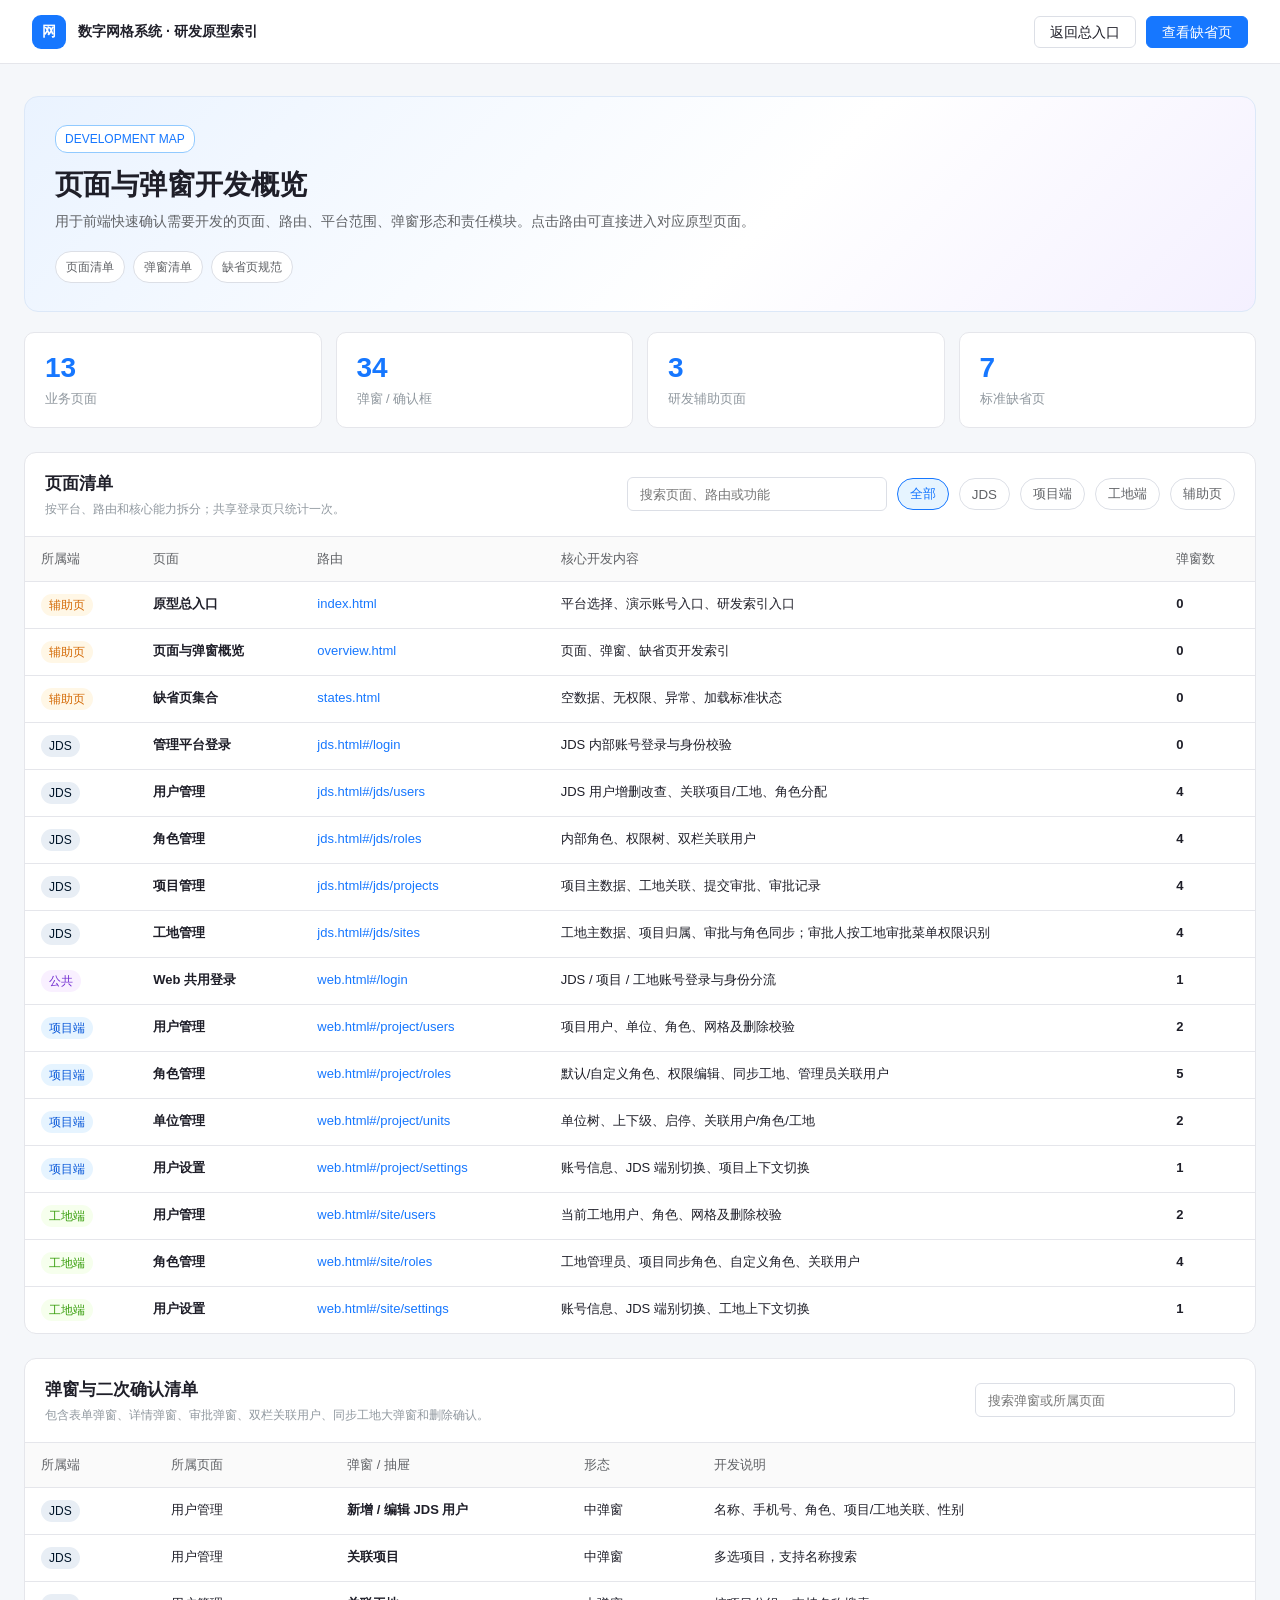
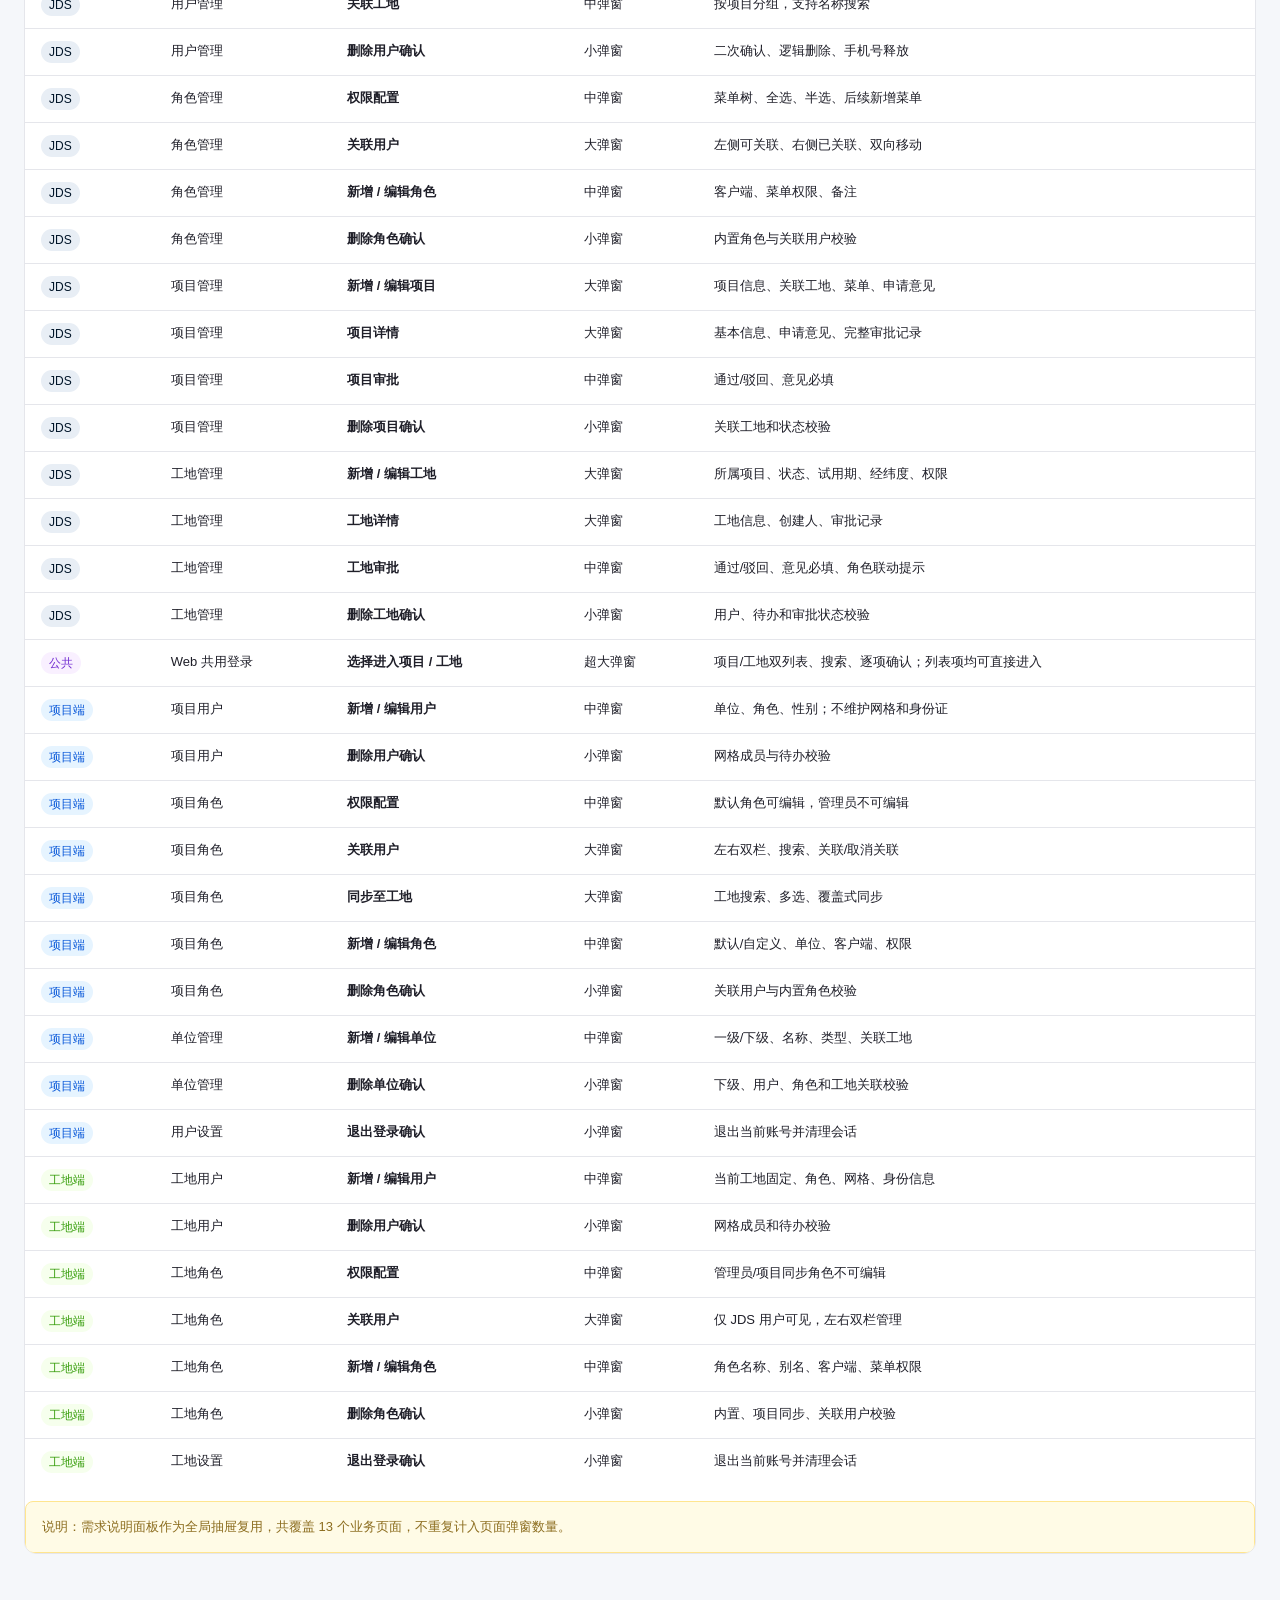
==== overview.html @ 2a32cd65 "Publish digital grid prototype" ====
<!DOCTYPE html>
<html lang="zh-CN">
<head>
<meta charset="UTF-8">
<meta name="viewport" content="width=device-width, initial-scale=1.0">
<title>页面与弹窗概览 · 数字网格系统原型</title>
<link rel="stylesheet" href="assets/css/tokens.css">
<link rel="stylesheet" href="assets/css/base.css">
<link rel="stylesheet" href="assets/css/components.css">
<link rel="stylesheet" href="assets/css/dev-pages.css">
</head>
<body class="dev-page">
<div class="dev-shell">
  <header class="dev-header">
    <div class="dev-brand"><span class="dev-mark">网</span><span>数字网格系统 · 研发原型索引</span></div>
    <nav class="dev-nav">
      <a class="btn" href="index.html">返回总入口</a>
      <a class="btn btn-primary" href="states.html">查看缺省页</a>
    </nav>
  </header>

  <main class="dev-container">
    <section class="dev-hero">
      <span class="dev-eyebrow">DEVELOPMENT MAP</span>
      <h1 class="dev-title">页面与弹窗开发概览</h1>
      <p class="dev-sub">用于前端快速确认需要开发的页面、路由、平台范围、弹窗形态和责任模块。点击路由可直接进入对应原型页面。</p>
      <div class="dev-state-jump">
        <a href="#pages">页面清单</a>
        <a href="#modals">弹窗清单</a>
        <a href="states.html">缺省页规范</a>
      </div>
    </section>

    <section class="dev-kpis">
      <div class="dev-kpi"><div class="dev-kpi-num" id="business-count">0</div><div class="dev-kpi-label">业务页面</div></div>
      <div class="dev-kpi"><div class="dev-kpi-num" id="modal-count">0</div><div class="dev-kpi-label">弹窗 / 确认框</div></div>
      <div class="dev-kpi"><div class="dev-kpi-num" id="meta-count">0</div><div class="dev-kpi-label">研发辅助页面</div></div>
      <div class="dev-kpi"><div class="dev-kpi-num">7</div><div class="dev-kpi-label">标准缺省页</div></div>
    </section>

    <section class="dev-section" id="pages">
      <div class="dev-section-head">
        <div>
          <div class="dev-section-title">页面清单</div>
          <div class="dev-section-sub">按平台、路由和核心能力拆分；共享登录页只统计一次。</div>
        </div>
        <div class="dev-toolbar">
          <input id="page-search" class="dev-search" type="search" placeholder="搜索页面、路由或功能">
          <button class="dev-filter is-active" type="button" data-filter="all">全部</button>
          <button class="dev-filter" type="button" data-filter="jds">JDS</button>
          <button class="dev-filter" type="button" data-filter="project">项目端</button>
          <button class="dev-filter" type="button" data-filter="site">工地端</button>
          <button class="dev-filter" type="button" data-filter="meta">辅助页</button>
        </div>
      </div>
      <div class="dev-table-wrap">
        <table class="dev-table">
          <thead><tr><th>所属端</th><th>页面</th><th>路由</th><th>核心开发内容</th><th>弹窗数</th></tr></thead>
          <tbody id="page-body"></tbody>
        </table>
      </div>
    </section>

    <section class="dev-section" id="modals">
      <div class="dev-section-head">
        <div>
          <div class="dev-section-title">弹窗与二次确认清单</div>
          <div class="dev-section-sub">包含表单弹窗、详情弹窗、审批弹窗、双栏关联用户、同步工地大弹窗和删除确认。</div>
        </div>
        <div class="dev-toolbar">
          <input id="modal-search" class="dev-search" type="search" placeholder="搜索弹窗或所属页面">
        </div>
      </div>
      <div class="dev-table-wrap">
        <table class="dev-table">
          <thead><tr><th>所属端</th><th>所属页面</th><th>弹窗 / 抽屉</th><th>形态</th><th>开发说明</th></tr></thead>
          <tbody id="modal-body"></tbody>
        </table>
      </div>
      <div class="dev-note">说明：需求说明面板作为全局抽屉复用，共覆盖 13 个业务页面，不重复计入页面弹窗数量。</div>
    </section>
  </main>
</div>

<script>
const pages = [
  { badge:'meta', platform:'研发辅助', name:'原型总入口', route:'index.html', feature:'平台选择、演示账号入口、研发索引入口', modals:0, meta:true },
  { badge:'meta', platform:'研发辅助', name:'页面与弹窗概览', route:'overview.html', feature:'页面、弹窗、缺省页开发索引', modals:0, meta:true },
  { badge:'meta', platform:'研发辅助', name:'缺省页集合', route:'states.html', feature:'空数据、无权限、异常、加载标准状态', modals:0, meta:true },
  { badge:'jds', platform:'JDS', name:'管理平台登录', route:'jds.html#/login', feature:'JDS 内部账号登录与身份校验', modals:0 },
  { badge:'jds', platform:'JDS', name:'用户管理', route:'jds.html#/jds/users', feature:'JDS 用户增删改查、关联项目/工地、角色分配', modals:4 },
  { badge:'jds', platform:'JDS', name:'角色管理', route:'jds.html#/jds/roles', feature:'内部角色、权限树、双栏关联用户', modals:4 },
  { badge:'jds', platform:'JDS', name:'项目管理', route:'jds.html#/jds/projects', feature:'项目主数据、工地关联、提交审批、审批记录', modals:4 },
  { badge:'jds', platform:'JDS', name:'工地管理', route:'jds.html#/jds/sites', feature:'工地主数据、项目归属、审批与角色同步；审批人按工地审批菜单权限识别', modals:4 },
  { badge:'common', platform:'公共', name:'Web 共用登录', route:'web.html#/login', feature:'JDS / 项目 / 工地账号登录与身份分流', modals:1 },
  { badge:'project', platform:'项目端', name:'用户管理', route:'web.html#/project/users', feature:'项目用户、单位、角色、网格及删除校验', modals:2 },
  { badge:'project', platform:'项目端', name:'角色管理', route:'web.html#/project/roles', feature:'默认/自定义角色、权限编辑、同步工地、管理员关联用户', modals:5 },
  { badge:'project', platform:'项目端', name:'单位管理', route:'web.html#/project/units', feature:'单位树、上下级、启停、关联用户/角色/工地', modals:2 },
  { badge:'project', platform:'项目端', name:'用户设置', route:'web.html#/project/settings', feature:'账号信息、JDS 端别切换、项目上下文切换', modals:1 },
  { badge:'site', platform:'工地端', name:'用户管理', route:'web.html#/site/users', feature:'当前工地用户、角色、网格及删除校验', modals:2 },
  { badge:'site', platform:'工地端', name:'角色管理', route:'web.html#/site/roles', feature:'工地管理员、项目同步角色、自定义角色、关联用户', modals:4 },
  { badge:'site', platform:'工地端', name:'用户设置', route:'web.html#/site/settings', feature:'账号信息、JDS 端别切换、工地上下文切换', modals:1 }
];

const modals = [
  ['jds','用户管理','新增 / 编辑 JDS 用户','中弹窗','名称、手机号、角色、项目/工地关联、性别'],
  ['jds','用户管理','关联项目','中弹窗','多选项目，支持名称搜索'],
  ['jds','用户管理','关联工地','中弹窗','按项目分组，支持名称搜索'],
  ['jds','用户管理','删除用户确认','小弹窗','二次确认、逻辑删除、手机号释放'],
  ['jds','角色管理','权限配置','中弹窗','菜单树、全选、半选、后续新增菜单'],
  ['jds','角色管理','关联用户','大弹窗','左侧可关联、右侧已关联、双向移动'],
  ['jds','角色管理','新增 / 编辑角色','中弹窗','客户端、菜单权限、备注'],
  ['jds','角色管理','删除角色确认','小弹窗','内置角色与关联用户校验'],
  ['jds','项目管理','新增 / 编辑项目','大弹窗','项目信息、关联工地、菜单、申请意见'],
  ['jds','项目管理','项目详情','大弹窗','基本信息、申请意见、完整审批记录'],
  ['jds','项目管理','项目审批','中弹窗','通过/驳回、意见必填'],
  ['jds','项目管理','删除项目确认','小弹窗','关联工地和状态校验'],
  ['jds','工地管理','新增 / 编辑工地','大弹窗','所属项目、状态、试用期、经纬度、权限'],
  ['jds','工地管理','工地详情','大弹窗','工地信息、创建人、审批记录'],
  ['jds','工地管理','工地审批','中弹窗','通过/驳回、意见必填、角色联动提示'],
  ['jds','工地管理','删除工地确认','小弹窗','用户、待办和审批状态校验'],
  ['common','Web 共用登录','选择进入项目 / 工地','超大弹窗','项目/工地双列表、搜索、逐项确认；列表项均可直接进入'],
  ['project','项目用户','新增 / 编辑用户','中弹窗','单位、角色、性别；不维护网格和身份证'],
  ['project','项目用户','删除用户确认','小弹窗','网格成员与待办校验'],
  ['project','项目角色','权限配置','中弹窗','默认角色可编辑，管理员不可编辑'],
  ['project','项目角色','关联用户','大弹窗','左右双栏、搜索、关联/取消关联'],
  ['project','项目角色','同步至工地','大弹窗','工地搜索、多选、覆盖式同步'],
  ['project','项目角色','新增 / 编辑角色','中弹窗','默认/自定义、单位、客户端、权限'],
  ['project','项目角色','删除角色确认','小弹窗','关联用户与内置角色校验'],
  ['project','单位管理','新增 / 编辑单位','中弹窗','一级/下级、名称、类型、关联工地'],
  ['project','单位管理','删除单位确认','小弹窗','下级、用户、角色和工地关联校验'],
  ['project','用户设置','退出登录确认','小弹窗','退出当前账号并清理会话'],
  ['site','工地用户','新增 / 编辑用户','中弹窗','当前工地固定、角色、网格、身份信息'],
  ['site','工地用户','删除用户确认','小弹窗','网格成员和待办校验'],
  ['site','工地角色','权限配置','中弹窗','管理员/项目同步角色不可编辑'],
  ['site','工地角色','关联用户','大弹窗','仅 JDS 用户可见，左右双栏管理'],
  ['site','工地角色','新增 / 编辑角色','中弹窗','角色名称、别名、客户端、菜单权限'],
  ['site','工地角色','删除角色确认','小弹窗','内置、项目同步、关联用户校验'],
  ['site','工地设置','退出登录确认','小弹窗','退出当前账号并清理会话']
];

const badgeText = { jds:'JDS', project:'项目端', site:'工地端', common:'公共', meta:'辅助页' };
const badgeClass = { jds:'jds', project:'project', site:'site', common:'common', meta:'meta' };
let pageFilter = 'all';

function esc(v) { return String(v ?? '').replace(/[&<>"']/g, c => ({'&':'&amp;','<':'&lt;','>':'&gt;','"':'&quot;',"'":'&#39;'}[c])); }
function routeLink(route, text) {
  const href = route.includes('#') ? route : route;
  return '<a class="dev-link" href="' + esc(href) + '">' + esc(text) + '</a>';
}
function renderPages() {
  const kw = document.getElementById('page-search').value.trim().toLowerCase();
  const rows = pages.filter(p => {
    const filterOk = pageFilter === 'all' || p.badge === pageFilter;
    const text = [p.platform,p.name,p.route,p.feature].join(' ').toLowerCase();
    return filterOk && (!kw || text.includes(kw));
  });
  document.getElementById('page-body').innerHTML = rows.length ? rows.map(p => (
    '<tr>' +
      '<td><span class="dev-badge ' + badgeClass[p.badge] + '">' + badgeText[p.badge] + '</span></td>' +
      '<td><strong>' + esc(p.name) + '</strong></td>' +
      '<td>' + routeLink(p.route, p.route) + '</td>' +
      '<td>' + esc(p.feature) + '</td>' +
      '<td class="dev-count">' + p.modals + '</td>' +
    '</tr>'
  )).join('') : '<tr><td colspan="5" class="dev-empty">没有匹配的页面</td></tr>';
}
function renderModals() {
  const kw = document.getElementById('modal-search').value.trim().toLowerCase();
  const rows = modals.filter(m => {
    const text = [m[0],m[1],m[2],m[3],m[4]].join(' ').toLowerCase();
    return !kw || text.includes(kw);
  });
  document.getElementById('modal-body').innerHTML = rows.length ? rows.map(m => (
    '<tr>' +
      '<td><span class="dev-badge ' + badgeClass[m[0]] + '">' + badgeText[m[0]] + '</span></td>' +
      '<td>' + esc(m[1]) + '</td>' +
      '<td><strong>' + esc(m[2]) + '</strong></td>' +
      '<td>' + esc(m[3]) + '</td>' +
      '<td>' + esc(m[4]) + '</td>' +
    '</tr>'
  )).join('') : '<tr><td colspan="5" class="dev-empty">没有匹配的弹窗</td></tr>';
}
document.getElementById('business-count').textContent = pages.filter(p => !p.meta).length;
document.getElementById('meta-count').textContent = pages.filter(p => p.meta).length;
document.getElementById('modal-count').textContent = modals.length;
document.getElementById('page-search').addEventListener('input', renderPages);
document.getElementById('modal-search').addEventListener('input', renderModals);
document.querySelectorAll('.dev-filter').forEach(btn => btn.addEventListener('click', function () {
  document.querySelectorAll('.dev-filter').forEach(x => x.classList.remove('is-active'));
  this.classList.add('is-active');
  pageFilter = this.dataset.filter;
  renderPages();
}));
renderPages(); renderModals();
</script>
</body>
</html>
---- assets/css/tokens.css ----
/* ===========================================================
   数字网格系统 · 设计变量（Design Tokens）
   依据：完整需求文档 §5 全局设计规范
   =========================================================== */
:root {
  /* ---- 主色 ---- */
  --color-primary: #1677FF;
  --color-primary-hover: #4096FF;
  --color-primary-active: #0958D9;
  --color-primary-bg: #E6F4FF;          /* 浅色侧栏选中底 / 主色浅底 */
  --color-primary-border: #91CAFF;

  /* ---- 辅助色 ---- */
  --color-success: #389E0D;
  --color-success-bg: #F0F9EB;
  --color-warning: #D48806;
  --color-warning-bg: #FDF6EC;
  --color-danger: #FF4D4F;
  --color-danger-hover: #FF7875;
  --color-danger-active: #D9363E;
  --color-danger-bg: #FEF0F0;
  --color-info: #90989F;

  /* ---- 文字 ---- */
  --text-1: #1F1F29;                    /* 主文本 */
  --text-2: #606266;                    /* 次文本 / 表头 */
  --text-3: #90989F;                    /* 辅助文本 / 图标 */
  --text-placeholder: #C0C4CC;          /* placeholder */
  --text-disabled: #C0C4CC;
  --text-inverse: #FFFFFF;              /* 深色底上的文字 */
  --text-link: #1677FF;                 /* 操作列链接 */

  /* ---- 边框 / 分割 ---- */
  --border: #DCDFE6;
  --border-light: #E5E6EB;
  --border-dark: #4E5969;

  /* ---- 背景 ---- */
  --bg-page: #F5F7FA;                   /* 内容区底色 */
  --bg-card: #FFFFFF;
  --bg-hover: #F5F7FA;
  --bg-disabled: #F5F7FA;
  --sider-dark: #001529;                /* JDS 深色侧栏 */
  --sider-dark-hover: rgba(255,255,255,.08);
  --sider-dark-active: #1677FF;
  --sider-light: #FFFFFF;               /* 项目端 / 工地端 浅色侧栏 */

  /* ---- 尺寸 ---- */
  --sider-w: 240px;
  --header-h: 56px;
  --control-h: 32px;                    /* 按钮 / 输入框 高 */
  --row-h: 48px;                        /* 表格行高 */
  --radius-card: 8px;                   /* 卡片圆角 */
  --radius-control: 6px;                /* 按钮 / 输入圆角 */
  --radius-sm: 4px;

  /* ---- 间距 ---- */
  --space-xs: 4px;
  --space-sm: 8px;
  --space-md: 12px;
  --space-lg: 16px;
  --space-xl: 24px;
  --space-2xl: 32px;

  /* ---- 字号 ---- */
  --font-title: 16px;                   /* 卡片标题 / 弹窗标题 */
  --font-base: 14px;                    /* 正文 / 表格 */
  --font-sm: 13px;
  --font-xs: 12px;                      /* 辅助说明 */

  /* ---- 字体 ---- */
  --font-family: "Noto Sans SC", -apple-system, BlinkMacSystemFont,
                "PingFang SC", "Microsoft YaHei", "Helvetica Neue",
                Arial, sans-serif;

  /* ---- 阴影 ---- */
  --shadow-card: 0 1px 2px rgba(0, 0, 0, .04);
  --shadow-dropdown: 0 6px 16px rgba(0, 0, 0, .08), 0 3px 6px -4px rgba(0, 0, 0, .12);
  --shadow-modal: 0 8px 28px rgba(0, 21, 41, .18);

  /* ---- 层级 ---- */
  --z-dropdown: 1000;
  --z-modal: 1100;
  --z-toast: 1200;
}
---- assets/css/base.css ----
/* ===========================================================
   Reset + 基础排版 + 通用工具类
   =========================================================== */
* { box-sizing: border-box; }

html, body {
  margin: 0;
  padding: 0;
  height: 100%;
}

body {
  font-family: var(--font-family);
  font-size: var(--font-base);
  color: var(--text-1);
  background: var(--bg-page);
  -webkit-font-smoothing: antialiased;
  line-height: 1.5;
}

h1, h2, h3, h4, p, figure { margin: 0; }
ul, ol { margin: 0; padding: 0; list-style: none; }
a { color: var(--text-link); text-decoration: none; cursor: pointer; }
button { font-family: inherit; }

#app { height: 100%; }

/* 滚动条 */
::-webkit-scrollbar { width: 8px; height: 8px; }
::-webkit-scrollbar-thumb {
  background: rgba(144, 152, 159, .4);
  border-radius: 4px;
}
::-webkit-scrollbar-thumb:hover { background: rgba(144, 152, 159, .7); }
::-webkit-scrollbar-track { background: transparent; }

/* ---------- 通用工具类 ---------- */
.flex { display: flex; }
.flex-col { display: flex; flex-direction: column; }
.items-center { align-items: center; }
.items-start { align-items: flex-start; }
.justify-between { justify-content: space-between; }
.justify-end { justify-content: flex-end; }
.justify-center { justify-content: center; }
.flex-1 { flex: 1 1 auto; min-width: 0; }
.flex-wrap { flex-wrap: wrap; }

.gap-xs { gap: var(--space-xs); }
.gap-sm { gap: var(--space-sm); }
.gap-md { gap: var(--space-md); }
.gap-lg { gap: var(--space-lg); }
.gap-xl { gap: var(--space-xl); }

.mt-sm { margin-top: var(--space-sm); }
.mt-md { margin-top: var(--space-md); }
.mt-lg { margin-top: var(--space-lg); }
.mt-xl { margin-top: var(--space-xl); }
.mb-md { margin-bottom: var(--space-md); }
.mb-lg { margin-bottom: var(--space-lg); }

.text-1 { color: var(--text-1); }
.text-2 { color: var(--text-2); }
.text-3 { color: var(--text-3); }
.text-danger { color: var(--color-danger); }
.text-primary { color: var(--color-primary); }
.text-sm { font-size: var(--font-sm); }
.text-xs { font-size: var(--font-xs); }
.text-bold { font-weight: 500; }
.nowrap { white-space: nowrap; }
.ellipsis { overflow: hidden; text-overflow: ellipsis; white-space: nowrap; }
.muted { color: var(--text-3); }
.hidden { display: none !important; }

/* 表单错误提示 */
.form-error {
  color: var(--color-danger);
  font-size: var(--font-xs);
  margin-top: var(--space-xs);
  min-height: 16px;
}
---- assets/css/components.css ----
/* ===========================================================
   组件样式（Element Plus 风格）
   规范：按钮/输入高 32、圆角 6；表格行高 48；卡片圆角 8
        列表字段全部左对齐；弹窗确认按钮永远最右
   =========================================================== */

/* ---------------- 按钮 ---------------- */
.btn {
  display: inline-flex;
  align-items: center;
  justify-content: center;
  gap: var(--space-xs);
  height: var(--control-h);
  padding: 0 15px;
  font-size: var(--font-base);
  line-height: 1;
  border: 1px solid var(--border);
  border-radius: var(--radius-control);
  background: var(--bg-card);
  color: var(--text-1);
  cursor: pointer;
  white-space: nowrap;
  transition: all .15s ease;
  user-select: none;
}
.btn:hover { color: var(--color-primary); border-color: var(--color-primary-border); }
.btn:active { color: var(--color-primary-active); border-color: var(--color-primary-active); }

/* 回显型按钮：用于"关联项目/工地"等，占满整行、左对齐、可换行显示名称 */
.btn-echo {
  display: flex;
  width: 100%;
  height: auto;
  min-height: var(--control-h);
  padding: 6px 12px;
  justify-content: flex-start;
  text-align: left;
  line-height: 1.5;
  white-space: normal;
  word-break: break-all;
}

.btn-primary {
  background: var(--color-primary);
  border-color: var(--color-primary);
  color: #fff;
}
.btn-primary:hover {
  background: var(--color-primary-hover);
  border-color: var(--color-primary-hover);
  color: #fff;
}
.btn-primary:active { background: var(--color-primary-active); border-color: var(--color-primary-active); }

.btn-danger { background: var(--color-danger); border-color: var(--color-danger); color: #fff; }
.btn-danger:hover { background: var(--color-danger-hover); border-color: var(--color-danger-hover); color: #fff; }
.btn-danger:active { background: var(--color-danger-active); border-color: var(--color-danger-active); }

.btn-text {
  border-color: transparent;
  background: transparent;
  padding: 0 var(--space-xs);
  color: var(--text-link);
}
.btn-text:hover { background: transparent; color: var(--color-primary-hover); }
.btn-text.danger { color: var(--color-danger); }
.btn-text.danger:hover { color: var(--color-danger-hover); }

.btn-lg { height: 40px; padding: 0 20px; font-size: var(--font-title); }
.btn-block { width: 100%; }
.btn[disabled] { cursor: not-allowed; opacity: .55; }
.btn[disabled]:hover { color: var(--text-1); border-color: var(--border); }
.btn-primary[disabled]:hover { background: var(--color-primary); border-color: var(--color-primary); color: #fff; }

/* ---------------- 输入 ---------------- */
.field { margin-bottom: var(--space-lg); }
.field-label {
  display: block;
  margin-bottom: var(--space-sm);
  font-size: var(--font-base);
  color: var(--text-2);
  line-height: 22px;
}
.field-label .req { color: var(--color-danger); margin-right: 2px; }
.field-tip { font-size: var(--font-xs); color: var(--text-3); margin-top: var(--space-xs); }
.field.is-error .input,
.field.is-error .textarea,
.field.is-error .select-trigger { border-color: var(--color-danger); }

.input, .textarea {
  width: 100%;
  height: var(--control-h);
  padding: 0 11px;
  font-size: var(--font-base);
  font-family: inherit;
  color: var(--text-1);
  background: var(--bg-card);
  border: 1px solid var(--border);
  border-radius: var(--radius-control);
  outline: none;
  transition: border-color .15s;
}
.textarea { height: auto; min-height: 72px; padding: 5px 11px; line-height: 1.6; resize: vertical; }
.input::placeholder, .textarea::placeholder { color: var(--text-placeholder); }
.input:hover, .textarea:hover { border-color: var(--text-3); }
.input:focus, .textarea:focus { border-color: var(--color-primary); }
.input[disabled], .textarea[disabled] { background: var(--bg-disabled); color: var(--text-disabled); cursor: not-allowed; }

/* 带图标的输入（搜索） */
.input-affix { position: relative; }
.input-affix .input { padding-right: 32px; }
.input-affix .affix-icon {
  position: absolute; right: 10px; top: 50%; transform: translateY(-50%);
  color: var(--text-3); font-size: var(--font-sm); pointer-events: none;
}

/* ---------------- 下拉选择 ---------------- */
.select { position: relative; }
.select-trigger {
  display: flex; align-items: center; justify-content: space-between; gap: var(--space-sm);
  min-height: var(--control-h);
  padding: 0 11px;
  background: var(--bg-card);
  border: 1px solid var(--border);
  border-radius: var(--radius-control);
  cursor: pointer;
  transition: border-color .15s;
}
.select-trigger:hover { border-color: var(--text-3); }
.select.is-open .select-trigger { border-color: var(--color-primary); }
.select-value { flex: 1; min-width: 0; overflow: hidden; text-overflow: ellipsis; white-space: nowrap; }
.select-value.placeholder { color: var(--text-placeholder); }
.select-arrow { color: var(--text-3); font-size: 10px; transition: transform .2s; }
.select.is-open .select-arrow { transform: rotate(180deg); }
.select-tags { display: flex; flex-wrap: wrap; gap: var(--space-xs); flex: 1; min-width: 0; }

.select-dropdown {
  display: none;
  position: absolute; top: calc(100% + 4px); left: 0; right: 0; z-index: var(--z-dropdown);
  background: var(--bg-card);
  border: 1px solid var(--border-light);
  border-radius: var(--radius-control);
  box-shadow: var(--shadow-dropdown);
  overflow: hidden;
}
.select.is-open .select-dropdown { display: block; }
.select-search {
  display: block;
  width: calc(100% - 16px);
  margin: 8px 8px 4px;
  height: 30px;
  padding: 0 10px;
  border: 1px solid var(--border);
  border-radius: var(--radius-control);
  font-size: var(--font-sm);
  background: var(--bg-card);
  color: var(--text-1);
  outline: none;
  box-sizing: border-box;
}
.select-search:focus { border-color: var(--color-primary); }
.select-list {
  max-height: 220px;
  overflow-y: auto;
  padding: var(--space-xs) 0;
}
.select-option {
  display: flex; align-items: center; gap: var(--space-sm);
  padding: 0 12px; height: 34px;
  cursor: pointer; color: var(--text-1); font-size: var(--font-base);
}
.select-option:hover { background: var(--bg-hover); }
.select-option.is-selected { color: var(--color-primary); font-weight: 500; background: var(--color-primary-bg); }
.select-option .check { margin-left: auto; font-size: var(--font-xs); }
.select-empty { padding: 12px; text-align: center; color: var(--text-3); font-size: var(--font-sm); }

/* ---------------- 关联项目/工地 双列弹窗 ---------------- */
.ps-modal { display: flex; flex-direction: column; gap: var(--space-md); }
.ps-grid { display: grid; grid-template-columns: 1fr 1fr; gap: var(--space-md); }
.ps-col { display: flex; flex-direction: column; gap: var(--space-sm); min-width: 0; }
.ps-col-title { font-size: var(--font-sm); color: var(--text-2); font-weight: 500; padding: 0 2px; }
.ps-search { width: 100%; height: 32px; padding: 0 11px; box-sizing: border-box; border: 1px solid var(--border); border-radius: var(--radius-control); color: var(--text-1); background: var(--bg-card); outline: none; }
.ps-search:focus { border-color: var(--color-primary); }
.ps-list { border: 1px solid var(--border-light); border-radius: var(--radius-control); background: var(--bg-card); max-height: 380px; overflow-y: auto; }
.ps-group { border-bottom: 1px solid var(--border-light); }
.ps-group:last-child { border-bottom: none; }
.ps-group-title { padding: 8px 12px; font-size: var(--font-xs); color: var(--text-3); background: var(--bg-page); font-weight: 500; }

/* ---------------- 复选框 / 单选 ---------------- */
.checkbox, .radio {
  display: inline-flex; align-items: center; gap: var(--space-sm);
  cursor: pointer; user-select: none; font-size: var(--font-base);
}
.checkbox input, .radio input { display: none; }
.box {
  width: 16px; height: 16px; flex: none;
  border: 1px solid var(--border); border-radius: var(--radius-sm);
  background: var(--bg-card);
  display: inline-flex; align-items: center; justify-content: center;
  color: #fff; font-size: 11px; line-height: 1;
  transition: all .15s;
}
.radio .box { border-radius: 50%; }
.checkbox:hover .box, .radio:hover .box { border-color: var(--color-primary); }
.checkbox.is-checked .box, .radio.is-checked .box {
  background: var(--color-primary); border-color: var(--color-primary);
}
/* 半选 */
.checkbox.is-indeterminate .box {
  background: var(--color-primary); border-color: var(--color-primary);
}
.checkbox.is-indeterminate .box::after {
  content: ''; width: 8px; height: 2px; background: #fff; border-radius: 1px;
}

/* 开关 */
.switch {
  position: relative; display: inline-block;
  width: 40px; height: 20px; flex: none;
  background: rgba(0,0,0,.25); border-radius: 10px;
  cursor: pointer; transition: background .2s;
}
.switch::after {
  content: ''; position: absolute; top: 2px; left: 2px;
  width: 16px; height: 16px; background: #fff; border-radius: 50%;
  transition: left .2s;
}
.switch.is-on { background: var(--color-primary); }
.switch.is-on::after { left: 22px; }

/* ---------------- 标签 Tag ---------------- */
.tag {
  display: inline-flex; align-items: center;
  height: 24px; padding: 0 8px;
  font-size: var(--font-xs); line-height: 1;
  border-radius: var(--radius-sm);
  border: 1px solid transparent;
  white-space: nowrap;
}
.tag-default { background: var(--bg-page); color: var(--text-2); border-color: var(--border-light); }
.tag-primary { background: var(--color-primary-bg); color: var(--color-primary); border-color: var(--color-primary-border); }
.tag-success { background: var(--color-success-bg); color: var(--color-success); border-color: #C2E7B0; }
.tag-warning { background: var(--color-warning-bg); color: var(--color-warning); border-color: #F5DAB1; }
.tag-danger  { background: var(--color-danger-bg);  color: var(--color-danger);  border-color: #FFCCC7; }
.tag-info    { background: var(--bg-page); color: var(--text-3); border-color: var(--border-light); }

/* ---------------- 表格 ---------------- */
.table-wrap { width: 100%; overflow-x: auto; }
.table { width: 100%; min-width: 1000px; table-layout: fixed; border-collapse: separate; border-spacing: 0; font-size: var(--font-base); }
.table th, .table td {
  /* 硬规范①：列表字段全部左对齐 */
  text-align: left;
  padding: 0 var(--space-lg);
  height: var(--row-h);
  border-bottom: 1px solid var(--border-light);
  vertical-align: middle;
}
.table td:first-child { white-space: nowrap; }
.table td { overflow: hidden; }
.table .table-cell-ellipsis {
  min-width: 0; max-width: 100%; overflow: hidden;
  text-overflow: ellipsis; white-space: nowrap;
}
.table .table-cell-ellipsis > .tag,
.table .table-cell-ellipsis > * { vertical-align: middle; }
.table th {
  font-weight: 500;
  color: var(--text-2);
  background: #FAFAFA;
  white-space: nowrap;
}
.table tbody tr:hover td { background: var(--bg-hover); }
.table td.ops .btn-text + .btn-text { margin-left: var(--space-md); }
.table .cell-ops { display: flex; align-items: center; gap: var(--space-md); }
.table-empty {
  padding: var(--space-2xl);
  text-align: center;
  color: var(--text-3);
  font-size: var(--font-sm);
}

/* ---------------- 分页 ---------------- */
.pagination {
  display: flex; align-items: center; justify-content: space-between;
  padding-top: var(--space-lg);
  font-size: var(--font-base); color: var(--text-2);
}
.pager { display: flex; align-items: center; gap: var(--space-xs); }
.pager-btn {
  min-width: 32px; height: 32px; padding: 0 6px;
  display: inline-flex; align-items: center; justify-content: center;
  border: 1px solid var(--border); border-radius: var(--radius-control);
  background: var(--bg-card); color: var(--text-1);
  cursor: pointer; font-size: var(--font-base);
}
.pager-btn:hover { color: var(--color-primary); border-color: var(--color-primary-border); }
.pager-btn.is-active { background: var(--color-primary); border-color: var(--color-primary); color: #fff; }
.pager-btn[disabled] { cursor: not-allowed; opacity: .5; }
.pager-btn[disabled]:hover { color: var(--text-1); border-color: var(--border); }

/* ---------------- 弹窗 ---------------- */
.mask {
  position: fixed; inset: 0; z-index: var(--z-modal);
  background: rgba(0, 21, 41, .45);
  display: flex; align-items: flex-start; justify-content: center;
  padding: 80px 0 40px;
  overflow-y: auto;
  animation: fadeIn .16s ease;
}
.modal {
  width: 520px; max-width: calc(100vw - 32px);
  background: var(--bg-card);
  border-radius: var(--radius-card);
  box-shadow: var(--shadow-modal);
  animation: modalIn .18s ease;
  margin: auto;
}
.modal-xl { width: 960px; }
.modal-lg { width: 680px; }
.modal-sm { width: 420px; }
.modal-header {
  display: flex; align-items: center; justify-content: space-between;
  padding: var(--space-lg) var(--space-xl);
  border-bottom: 1px solid var(--border-light);
}
.modal-title { font-size: var(--font-title); font-weight: 500; color: var(--text-1); }
.modal-close {
  width: 24px; height: 24px; display: inline-flex; align-items: center; justify-content: center;
  border: none; background: transparent; color: var(--text-3);
  font-size: 18px; line-height: 1; cursor: pointer; border-radius: var(--radius-sm);
}
.modal-close:hover { background: var(--bg-hover); color: var(--text-1); }
.modal-body { padding: var(--space-xl); max-height: calc(100vh - 260px); overflow-y: auto; }
.modal-footer {
  display: flex; align-items: center; justify-content: flex-end;  /* 硬规范②：确认按钮最右 */
  gap: var(--space-md);
  padding: var(--space-lg) var(--space-xl);
  border-top: 1px solid var(--border-light);
}
.modal-confirm-text { font-size: var(--font-base); color: var(--text-1); line-height: 22px; }
.modal-confirm-tip { margin-top: var(--space-sm); font-size: var(--font-xs); color: var(--text-3); }

@keyframes fadeIn { from { opacity: 0; } to { opacity: 1; } }
@keyframes modalIn { from { opacity: 0; transform: translateY(-8px); } to { opacity: 1; transform: none; } }

/* ---------------- Toast ---------------- */
#toast-root {
  position: fixed; top: 24px; left: 50%; transform: translateX(-50%);
  z-index: var(--z-toast); display: flex; flex-direction: column; gap: var(--space-sm);
  pointer-events: none;
}
.toast {
  display: flex; align-items: center; gap: var(--space-sm);
  min-width: 200px; max-width: 420px;
  padding: 10px var(--space-lg);
  background: var(--bg-card);
  border: 1px solid var(--border-light);
  border-radius: var(--radius-control);
  box-shadow: var(--shadow-dropdown);
  font-size: var(--font-base); color: var(--text-1);
  animation: toastIn .2s ease;
}
.toast .icon { font-size: var(--font-title); line-height: 1; }
.toast.success .icon { color: var(--color-success); }
.toast.error .icon { color: var(--color-danger); }
.toast.warning .icon { color: var(--color-warning); }
.toast.info .icon { color: var(--color-primary); }
@keyframes toastIn { from { opacity: 0; transform: translateY(-10px); } to { opacity: 1; transform: none; } }

/* ---------------- 复选框列表(弹窗式多选) ---------------- */
.checkbox-list { display: flex; flex-direction: column; gap: var(--space-sm); }
.cb-list-toolbar { display: flex; align-items: center; gap: var(--space-sm); flex-wrap: wrap; }
.cb-list-toolbar .input { height: 30px; padding: 0 10px; border: 1px solid var(--border); border-radius: var(--radius-control); font-size: var(--font-sm); outline: none; transition: border-color .15s; }
.cb-list-toolbar .input:focus { border-color: var(--color-primary); }
.cb-list-count { margin-left: auto; color: var(--text-3); font-size: var(--font-xs); }
.cb-list { border: 1px solid var(--border-light); border-radius: var(--radius-control); background: var(--bg-card); }
.cb-list-row {
  display: flex; align-items: flex-start; gap: var(--space-sm);
  padding: 10px 12px; cursor: pointer; user-select: none;
  border-bottom: 1px solid var(--border-light);
  transition: background .12s;
}
.cb-list-row:last-child { border-bottom: none; }
.cb-list-row:hover { background: var(--bg-hover); }
.cb-list-row.is-checked { background: var(--color-primary-bg); }
.cb-list-box {
  flex: none; width: 16px; height: 16px; margin-top: 2px;
  border: 1px solid var(--border); border-radius: var(--radius-sm);
  background: var(--bg-card); display: inline-flex; align-items: center; justify-content: center;
  color: #fff; font-size: 11px; line-height: 1;
  transition: all .15s;
}
.cb-list-row.is-checked .cb-list-box { background: var(--color-primary); border-color: var(--color-primary); }
.cb-list-main { flex: 1; min-width: 0; }
.cb-list-label { color: var(--text-1); font-size: var(--font-base); line-height: 22px; }
.cb-list-sub { color: var(--text-3); font-size: var(--font-xs); line-height: 18px; margin-top: 2px; }
.cb-list-meta { color: var(--text-3); font-size: var(--font-xs); line-height: 18px; margin-top: 2px; }
.cb-list-empty { padding: 24px; text-align: center; color: var(--text-3); font-size: var(--font-sm); }

/* ---------------- 左右双栏关联用户 ---------------- */
.transfer-list { display: flex; flex-direction: column; gap: var(--space-sm); }
.transfer-tip { color: var(--text-3); font-size: var(--font-xs); }
.transfer-grid { display: grid; grid-template-columns: minmax(0, 1fr) minmax(0, 1fr); gap: var(--space-md); }
.transfer-panel {
  min-width: 0; border: 1px solid var(--border-light); border-radius: var(--radius-control);
  background: var(--bg-card); overflow: hidden;
}
.transfer-panel.is-right { border-color: var(--color-primary-border); }
.transfer-head {
  display: flex; align-items: center; justify-content: space-between;
  padding: 10px 12px; background: var(--bg-page); border-bottom: 1px solid var(--border-light);
}
.transfer-panel.is-right .transfer-head { background: var(--color-primary-bg); }
.transfer-title { color: var(--text-1); font-size: var(--font-base); font-weight: 500; }
.transfer-count { color: var(--text-3); font-size: var(--font-xs); }
.transfer-search {
  display: block; width: calc(100% - 16px); height: 30px; box-sizing: border-box;
  margin: 8px; padding: 0 10px; border: 1px solid var(--border);
  border-radius: var(--radius-control); color: var(--text-1); background: var(--bg-card); outline: none;
}
.transfer-search:focus { border-color: var(--color-primary); }
.transfer-items { border-top: 1px solid var(--border-light); }
.transfer-row {
  width: 100%; display: flex; align-items: center; gap: var(--space-sm);
  padding: 10px 12px; border: 0; border-bottom: 1px solid var(--border-light);
  background: var(--bg-card); color: var(--text-1); text-align: left; cursor: pointer;
}
.transfer-row:last-child { border-bottom: 0; }
.transfer-row:hover { background: var(--bg-hover); }
.transfer-main { flex: 1; min-width: 0; }
.transfer-label { overflow: hidden; text-overflow: ellipsis; white-space: nowrap; font-size: var(--font-base); }
.transfer-sub, .transfer-meta { overflow: hidden; text-overflow: ellipsis; white-space: nowrap; color: var(--text-3); font-size: var(--font-xs); line-height: 18px; }
.transfer-action { flex: none; color: var(--color-primary); font-size: var(--font-xs); white-space: nowrap; }
.transfer-panel.is-right .transfer-action { color: var(--text-3); }
.transfer-empty { padding: 32px 12px; text-align: center; color: var(--text-3); font-size: var(--font-sm); }

/* ---------------- 树 ---------------- */
.tree { font-size: var(--font-base); user-select: none; }
.tree-node { }
.tree-row {
  display: flex; align-items: center; gap: var(--space-sm);
  height: 32px; padding: 0 var(--space-sm);
  border-radius: var(--radius-sm);
  cursor: pointer; color: var(--text-1);
  white-space: nowrap;
}
.tree-row:hover { background: var(--bg-hover); }
.tree-row.is-selected { background: var(--color-primary-bg); color: var(--color-primary); }
.tree-arrow {
  width: 16px; flex: none; text-align: center;
  color: var(--text-3); font-size: 10px; transition: transform .15s;
}
.tree-arrow.is-open { transform: rotate(90deg); }
.tree-arrow.is-leaf { visibility: hidden; }
.tree-label { flex: 1; overflow: hidden; text-overflow: ellipsis; }
.tree-badge { font-size: var(--font-xs); color: var(--text-3); }
.tree-children { padding-left: 18px; }

/* 树节点内的"全选"小按钮（一级菜单） */
.btn-mini {
  flex: none; height: 22px; padding: 0 8px;
  font-size: var(--font-xs); color: var(--color-primary);
  background: var(--color-primary-bg); border: 1px solid transparent;
  border-radius: var(--radius-sm); cursor: pointer;
  transition: all .15s;
}
.btn-mini:hover { border-color: var(--color-primary); }
.btn-mini.is-active { color: #fff; background: var(--color-primary); }

/* ---------------- 卡片 / 区块 ---------------- */
.card {
  background: var(--bg-card);
  border-radius: var(--radius-card);
  box-shadow: var(--shadow-card);
  padding: var(--space-lg);
}
.card-no-pad { padding: 0; }

/* ---------------- 面包屑 ---------------- */
.crumb { font-size: var(--font-base); color: var(--text-3); }
.crumb .cur { color: var(--text-1); }

/* ---------------- 字段说明 ⓘ ---------------- */
.help-icon {
  position: relative;
  display: inline-flex;
  align-items: center;
  justify-content: center;
  width: 15px; height: 15px;
  margin-left: 4px;
  border-radius: 50%;
  background: var(--color-primary-bg);
  color: var(--color-primary);
  font-size: 11px;
  font-style: normal;
  font-weight: 500;
  line-height: 1;
  cursor: help;
  vertical-align: middle;
}
.help-tip {
  display: none;
  position: fixed;
  width: 300px;
  padding: 10px 12px;
  background: var(--bg-card);
  border: 1px solid var(--border-light);
  border-radius: var(--radius-control);
  box-shadow: var(--shadow-dropdown);
  font-size: 12px;
  font-weight: 400;
  color: var(--text-1);
  line-height: 1.7;
  text-align: left;
  z-index: var(--z-toast);
}
.help-tip-num {
  display: inline-block;
  margin-right: 6px;
  padding: 0 5px;
  border-radius: 3px;
  background: var(--color-primary);
  color: #fff;
  font-size: 11px;
  line-height: 17px;
  vertical-align: 1px;
}

/* ---------------- 顶栏「需求说明」按钮 ---------------- */
.header-doc-btn {
  height: 32px;
  padding: 0 12px;
  font-size: var(--font-base);
  color: var(--color-primary);
  background: var(--bg-card);
  border: 1px solid var(--border);
  border-radius: var(--radius-control);
  cursor: pointer;
  margin-right: var(--space-md);
  transition: all .15s;
}
.header-doc-btn:hover { border-color: var(--color-primary-border); background: var(--color-primary-bg); }
.header-home-btn {
  display: inline-flex; align-items: center; height: 32px; padding: 0 12px;
  color: var(--text-2); background: var(--bg-card); border: 1px solid var(--border);
  border-radius: var(--radius-control); text-decoration: none; font-size: var(--font-base);
}
.header-home-btn:hover { color: var(--color-primary); border-color: var(--color-primary-border); background: var(--color-primary-bg); }

/* ---------------- 需求说明抽屉 ---------------- */
.doc-mask {
  position: fixed; inset: 0;
  background: rgba(0, 0, 0, .45);
  z-index: var(--z-modal);
  display: flex; justify-content: flex-end;
}
.doc-drawer {
  width: 820px; max-width: 94vw;
  height: 100%;
  background: var(--bg-card);
  box-shadow: -8px 0 24px rgba(0, 0, 0, .12);
  display: flex; flex-direction: column;
  animation: docIn .22s ease;
}
@keyframes docIn { from { transform: translateX(40px); opacity: 0; } to { transform: none; opacity: 1; } }
.doc-head {
  display: flex; align-items: flex-start; justify-content: space-between;
  padding: 20px 24px;
  border-bottom: 1px solid var(--border-light);
}
.doc-title { font-size: 16px; font-weight: 500; color: var(--text-1); }
.doc-prd { margin-top: 6px; font-size: 12px; color: var(--text-3); }
.doc-close {
  width: 28px; height: 28px;
  border: none; background: transparent;
  border-radius: var(--radius-sm);
  cursor: pointer; color: var(--text-3);
  font-size: 14px;
}
.doc-close:hover { background: var(--bg-hover); color: var(--text-1); }
.doc-body { flex: 1; overflow-y: auto; padding: 0 28px 32px; scroll-behavior: smooth; }
.doc-tabs {
  position: sticky; top: 0; z-index: 3;
  display: flex; flex-wrap: wrap; gap: 6px;
  padding: 12px 0; margin-bottom: 4px;
  background: var(--bg-card); border-bottom: 1px solid var(--border-light);
}
.doc-tab {
  display: inline-flex; align-items: center; gap: 6px;
  height: 30px; padding: 0 10px;
  border: 1px solid var(--border); border-radius: 15px;
  background: var(--bg-card); color: var(--text-2); cursor: pointer;
}
.doc-tab:hover { color: var(--color-primary); border-color: var(--color-primary-border); background: var(--color-primary-bg); }
.doc-tab-count {
  min-width: 18px; height: 18px; padding: 0 5px; border-radius: 9px;
  background: var(--bg-page); color: var(--text-3); font-size: 11px; line-height: 18px; text-align: center;
}
.doc-section { padding-top: 18px; }
.doc-sec-title {
  display: flex; align-items: center; justify-content: space-between;
  margin: 0 0 10px;
  padding-left: 8px;
  border-left: 3px solid var(--color-primary);
  font-size: 14px; font-weight: 500; color: var(--text-1);
  line-height: 20px;
}
.doc-sec-count { color: var(--text-3); font-size: 12px; font-weight: 400; }
.doc-summary-grid { display: grid; grid-template-columns: 1fr 1fr; gap: 10px; }
.doc-summary-card {
  display: flex; flex-direction: column; gap: 5px;
  padding: 12px 14px; border: 1px solid var(--border-light); border-radius: 6px;
  background: #FAFCFF;
}
.doc-summary-card span { color: var(--text-3); font-size: 12px; }
.doc-summary-card strong { color: var(--text-1); font-size: 13px; font-weight: 500; line-height: 1.55; }
.doc-item {
  display: flex; gap: 10px;
  padding: 8px 0;
  border-bottom: 1px dashed var(--border-light);
}
.doc-item:last-child { border-bottom: none; }
.doc-num {
  flex: none; min-width: 28px; height: 20px;
  padding: 0 6px;
  border-radius: 4px;
  background: var(--color-primary-bg);
  color: var(--color-primary);
  font-size: 12px; font-weight: 500;
  text-align: center; line-height: 20px;
}
.doc-num-rule { background: #FFF1F0; color: var(--color-danger); }
.doc-item-body { flex: 1; min-width: 0; }
.doc-item-label { font-size: 13px; font-weight: 500; color: var(--text-1); margin-bottom: 2px; }
.doc-item-text { font-size: 13px; color: var(--text-2); line-height: 1.7; }
.doc-empty { padding: 24px; text-align: center; color: var(--text-3); font-size: 13px; }
.doc-flow { margin-bottom: 18px; padding: 14px; border: 1px solid var(--border-light); border-radius: 8px; background: #FCFDFF; }
.doc-flow-title { display: flex; align-items: center; gap: 8px; margin-bottom: 12px; color: var(--text-1); font-weight: 500; }
.doc-flow-code { padding: 2px 6px; border-radius: 4px; background: var(--color-primary-bg); color: var(--color-primary); font-size: 11px; }
.doc-flow-node { position: relative; display: flex; gap: 10px; padding-bottom: 18px; }
.doc-flow-node:last-child { padding-bottom: 0; }
.doc-flow-node::after {
  content: ''; position: absolute; left: 13px; top: 28px; bottom: 0;
  width: 1px; background: var(--border);
}
.doc-flow-node:last-child::after { display: none; }
.doc-flow-index {
  position: relative; z-index: 1; flex: none; width: 27px; height: 27px;
  border-radius: 50%; background: var(--color-primary); color: #fff;
  font-size: 12px; line-height: 27px; text-align: center;
}
.doc-flow-node.is-start .doc-flow-index { background: var(--color-success); }
.doc-flow-node.is-end .doc-flow-index { background: var(--text-2); }
.doc-flow-node.is-decision .doc-flow-index { background: var(--color-warning); }
.doc-flow-main { flex: 1; min-width: 0; padding: 3px 0 0; }
.doc-flow-node-title { color: var(--text-1); font-size: 13px; font-weight: 500; }
.doc-flow-node-text { margin-top: 4px; color: var(--text-2); font-size: 12px; line-height: 1.65; }
.doc-flow-branches { display: grid; gap: 6px; margin-top: 8px; }
.doc-flow-branch { display: flex; gap: 8px; padding: 7px 9px; border-radius: 5px; background: var(--bg-page); color: var(--text-2); font-size: 12px; line-height: 1.55; }
.doc-flow-branch-label { flex: none; color: var(--color-primary); font-weight: 500; }
.doc-flow-note { margin-top: -4px; padding: 8px 10px; border-radius: 5px; background: var(--color-warning-bg); color: var(--color-warning); font-size: 12px; line-height: 1.6; }
.doc-accept-item { display: flex; gap: 8px; padding: 8px 0; border-bottom: 1px dashed var(--border-light); color: var(--text-2); font-size: 13px; line-height: 1.7; }
.doc-accept-item:last-child { border-bottom: none; }
.doc-accept-check { flex: none; color: var(--color-success); font-weight: 700; }

/* ---------------- 描述列表（详情/审批信息） ---------------- */
.desc-list { display: grid; grid-template-columns: repeat(2, minmax(0, 1fr)); gap: var(--space-lg) var(--space-xl); }
.desc-item { display: flex; gap: var(--space-sm); font-size: var(--font-base); line-height: 22px; }
.desc-item .k { color: var(--text-2); flex: none; min-width: 84px; }
.desc-item .v { color: var(--text-1); word-break: break-all; }
.desc-item.full { grid-column: 1 / -1; }

/* ---------------- 时间线（审批记录） ---------------- */
.timeline { padding-left: 4px; }
.timeline-item { position: relative; padding: 0 0 var(--space-xl) 20px; }
.timeline-item::before {
  content: ''; position: absolute; left: 3px; top: 6px;
  width: 8px; height: 8px; border-radius: 50%;
  background: var(--color-primary); border: 2px solid var(--color-primary-bg);
}
.timeline-item::after {
  content: ''; position: absolute; left: 6.5px; top: 18px; bottom: 0;
  width: 1px; background: var(--border-light);
}
.timeline-item:last-child { padding-bottom: 0; }
.timeline-item:last-child::after { display: none; }
.timeline-title { font-size: var(--font-base); color: var(--text-1); font-weight: 500; }
.timeline-meta { font-size: var(--font-xs); color: var(--text-3); margin-top: var(--space-xs); }
.timeline-desc { font-size: var(--font-sm); color: var(--text-2); margin-top: var(--space-xs); }

/* ---------------- 空状态 ---------------- */
.empty { padding: var(--space-2xl) 0; text-align: center; color: var(--text-3); font-size: var(--font-sm); }

/* ---------------- JDS 进入项目 / 工地双列表 ---------------- */
.enter-choice { display: flex; flex-direction: column; gap: 14px; }
.enter-choice-tip { padding: 10px 12px; border-radius: 6px; background: var(--color-primary-bg); color: var(--color-primary); font-size: 12px; line-height: 1.6; }
.enter-choice-grid { display: grid; grid-template-columns: 1fr 1fr; gap: 16px; }
.enter-choice-panel { min-width: 0; border: 1px solid var(--border-light); border-radius: 8px; overflow: hidden; }
.enter-choice-head { display: flex; align-items: center; justify-content: space-between; padding: 11px 13px; background: #FAFAFA; border-bottom: 1px solid var(--border-light); font-weight: 500; }
.enter-choice-count { color: var(--text-3); font-size: 12px; font-weight: 400; }
.enter-choice-search { display: block; width: calc(100% - 20px); height: 32px; box-sizing: border-box; margin: 10px; padding: 0 10px; border: 1px solid var(--border); border-radius: 6px; outline: none; }
.enter-choice-search:focus { border-color: var(--color-primary); }
.enter-choice-list { max-height: 430px; overflow-y: auto; border-top: 1px solid var(--border-light); }
.enter-choice-row { display: flex; align-items: center; gap: 12px; padding: 11px 12px; border-bottom: 1px solid var(--border-light); }
.enter-choice-row:last-child { border-bottom: none; }
.enter-choice-row:hover { background: #FBFDFF; }
.enter-choice-row.is-disabled { opacity: .55; }
.enter-choice-main { flex: 1; min-width: 0; }
.enter-choice-name { overflow: hidden; text-overflow: ellipsis; white-space: nowrap; color: var(--text-1); font-size: 13px; font-weight: 500; }
.enter-choice-meta { margin-top: 4px; color: var(--text-3); font-size: 11px; line-height: 1.5; }
.enter-choice-empty { padding: 36px 16px; text-align: center; color: var(--text-3); font-size: 13px; }
@media (max-width: 760px) { .enter-choice-grid { grid-template-columns: 1fr; } }
---- assets/css/dev-pages.css ----
/* 研发页面索引与缺省页集合 */
body.dev-page { min-height: 100vh; background: #F5F7FA; color: var(--text-1); }
.dev-shell { min-height: 100vh; }
.dev-header {
  position: sticky; top: 0; z-index: 20; height: 64px;
  display: flex; align-items: center; justify-content: space-between;
  padding: 0 32px; background: rgba(255,255,255,.96); border-bottom: 1px solid var(--border-light);
  backdrop-filter: blur(10px);
}
.dev-brand { display: flex; align-items: center; gap: 12px; font-weight: 600; }
.dev-mark { width: 34px; height: 34px; border-radius: 9px; background: var(--color-primary); color: #fff; display: inline-flex; align-items: center; justify-content: center; }
.dev-nav { display: flex; align-items: center; gap: 10px; }
.dev-container { width: min(1280px, calc(100vw - 48px)); margin: 0 auto; padding: 32px 0 56px; }
.dev-hero { padding: 28px 30px; border-radius: 14px; background: linear-gradient(135deg, #EAF3FF, #FFFFFF 60%, #F4F0FF); border: 1px solid #DCE8F8; }
.dev-eyebrow { display: inline-flex; align-items: center; gap: 6px; padding: 4px 9px; border-radius: 12px; background: #fff; color: var(--color-primary); font-size: 12px; border: 1px solid var(--color-primary-border); }
.dev-title { margin: 14px 0 6px; font-size: 28px; line-height: 1.3; }
.dev-sub { color: var(--text-2); line-height: 1.8; font-size: 14px; }
.dev-kpis { display: grid; grid-template-columns: repeat(4, 1fr); gap: 14px; margin: 20px 0 24px; }
.dev-kpi { padding: 18px 20px; background: #fff; border: 1px solid var(--border-light); border-radius: 10px; }
.dev-kpi-num { font-size: 28px; font-weight: 700; color: var(--color-primary); line-height: 1.2; }
.dev-kpi-label { margin-top: 5px; color: var(--text-3); font-size: 13px; }
.dev-section { margin-top: 24px; background: #fff; border: 1px solid var(--border-light); border-radius: 12px; overflow: hidden; }
.dev-section-head { display: flex; align-items: center; justify-content: space-between; gap: 16px; padding: 18px 20px; border-bottom: 1px solid var(--border-light); }
.dev-section-title { font-size: 17px; font-weight: 600; }
.dev-section-sub { margin-top: 4px; color: var(--text-3); font-size: 12px; }
.dev-toolbar { display: flex; align-items: center; gap: 10px; flex-wrap: wrap; }
.dev-search { width: 260px; height: 34px; padding: 0 12px; border: 1px solid var(--border); border-radius: 6px; outline: none; }
.dev-search:focus { border-color: var(--color-primary); }
.dev-filter { height: 32px; padding: 0 12px; border: 1px solid var(--border); border-radius: 16px; background: #fff; color: var(--text-2); cursor: pointer; }
.dev-filter:hover, .dev-filter.is-active { color: var(--color-primary); border-color: var(--color-primary); background: var(--color-primary-bg); }
.dev-table-wrap { overflow-x: auto; }
.dev-table { width: 100%; border-collapse: collapse; font-size: 13px; }
.dev-table th, .dev-table td { padding: 12px 16px; border-bottom: 1px solid var(--border-light); text-align: left; vertical-align: top; }
.dev-table th { background: #FAFAFA; color: var(--text-2); font-weight: 500; white-space: nowrap; }
.dev-table tr:last-child td { border-bottom: none; }
.dev-table tbody tr:hover td { background: #FBFDFF; }
.dev-link { color: var(--color-primary); text-decoration: none; }
.dev-link:hover { text-decoration: underline; }
.dev-badge { display: inline-flex; align-items: center; height: 22px; padding: 0 8px; border-radius: 11px; font-size: 12px; white-space: nowrap; }
.dev-badge.jds { color: #001529; background: #E8EEF5; }
.dev-badge.project { color: #0958D9; background: #E6F4FF; }
.dev-badge.site { color: #389E0D; background: #F6FFED; }
.dev-badge.common { color: #722ED1; background: #F9F0FF; }
.dev-badge.meta { color: #D46B08; background: #FFF7E6; }
.dev-count { font-weight: 600; color: var(--text-1); }
.dev-note { margin-top: 16px; padding: 14px 16px; border-radius: 8px; background: #FFFBE6; border: 1px solid #FFE58F; color: #8C6D1F; font-size: 13px; line-height: 1.7; }
.dev-empty { padding: 36px; text-align: center; color: var(--text-3); }
.dev-state-jump { display: flex; flex-wrap: wrap; gap: 8px; margin-top: 16px; }
.dev-state-jump a { padding: 6px 10px; border: 1px solid var(--border); border-radius: 16px; background: #fff; color: var(--text-2); text-decoration: none; font-size: 12px; }
.dev-state-jump a:hover { color: var(--color-primary); border-color: var(--color-primary); }
.state-grid { display: grid; grid-template-columns: repeat(2, minmax(0, 1fr)); gap: 18px; }
.state-card { background: #fff; border: 1px solid var(--border-light); border-radius: 12px; overflow: hidden; }
.state-card-head { padding: 15px 18px; border-bottom: 1px solid var(--border-light); }
.state-card-title { font-size: 15px; font-weight: 600; }
.state-card-desc { margin-top: 4px; color: var(--text-3); font-size: 12px; line-height: 1.6; }
.state-preview { min-height: 250px; display: flex; align-items: center; justify-content: center; padding: 28px; background: #FCFDFF; }
.state-preview-inner { max-width: 360px; text-align: center; }
.state-icon { width: 64px; height: 64px; margin: 0 auto 14px; border-radius: 20px; display: flex; align-items: center; justify-content: center; font-size: 28px; background: #F0F5FF; color: var(--color-primary); }
.state-title { font-size: 17px; font-weight: 600; color: var(--text-1); }
.state-text { margin-top: 7px; color: var(--text-3); font-size: 13px; line-height: 1.7; }
.state-actions { display: flex; justify-content: center; gap: 8px; margin-top: 18px; }
.state-skeleton { display: grid; gap: 10px; width: 260px; }
.state-skel-line { height: 12px; border-radius: 6px; background: linear-gradient(90deg, #EEF2F7 25%, #F7F9FC 37%, #EEF2F7 63%); background-size: 400% 100%; animation: skel 1.4s ease infinite; }
@keyframes skel { 0% { background-position: 100% 50%; } 100% { background-position: 0 50%; } }
.state-rules { width: 100%; border-collapse: collapse; font-size: 13px; }
.state-rules th, .state-rules td { padding: 12px 14px; text-align: left; border-bottom: 1px solid var(--border-light); }
.state-rules th { background: #FAFAFA; color: var(--text-2); font-weight: 500; }
.state-rules tr:last-child td { border-bottom: none; }
@media (max-width: 900px) {
  .dev-kpis, .state-grid { grid-template-columns: 1fr 1fr; }
  .dev-header { padding: 0 18px; }
  .dev-container { width: calc(100vw - 28px); }
}
@media (max-width: 620px) { .dev-kpis, .state-grid { grid-template-columns: 1fr; } }
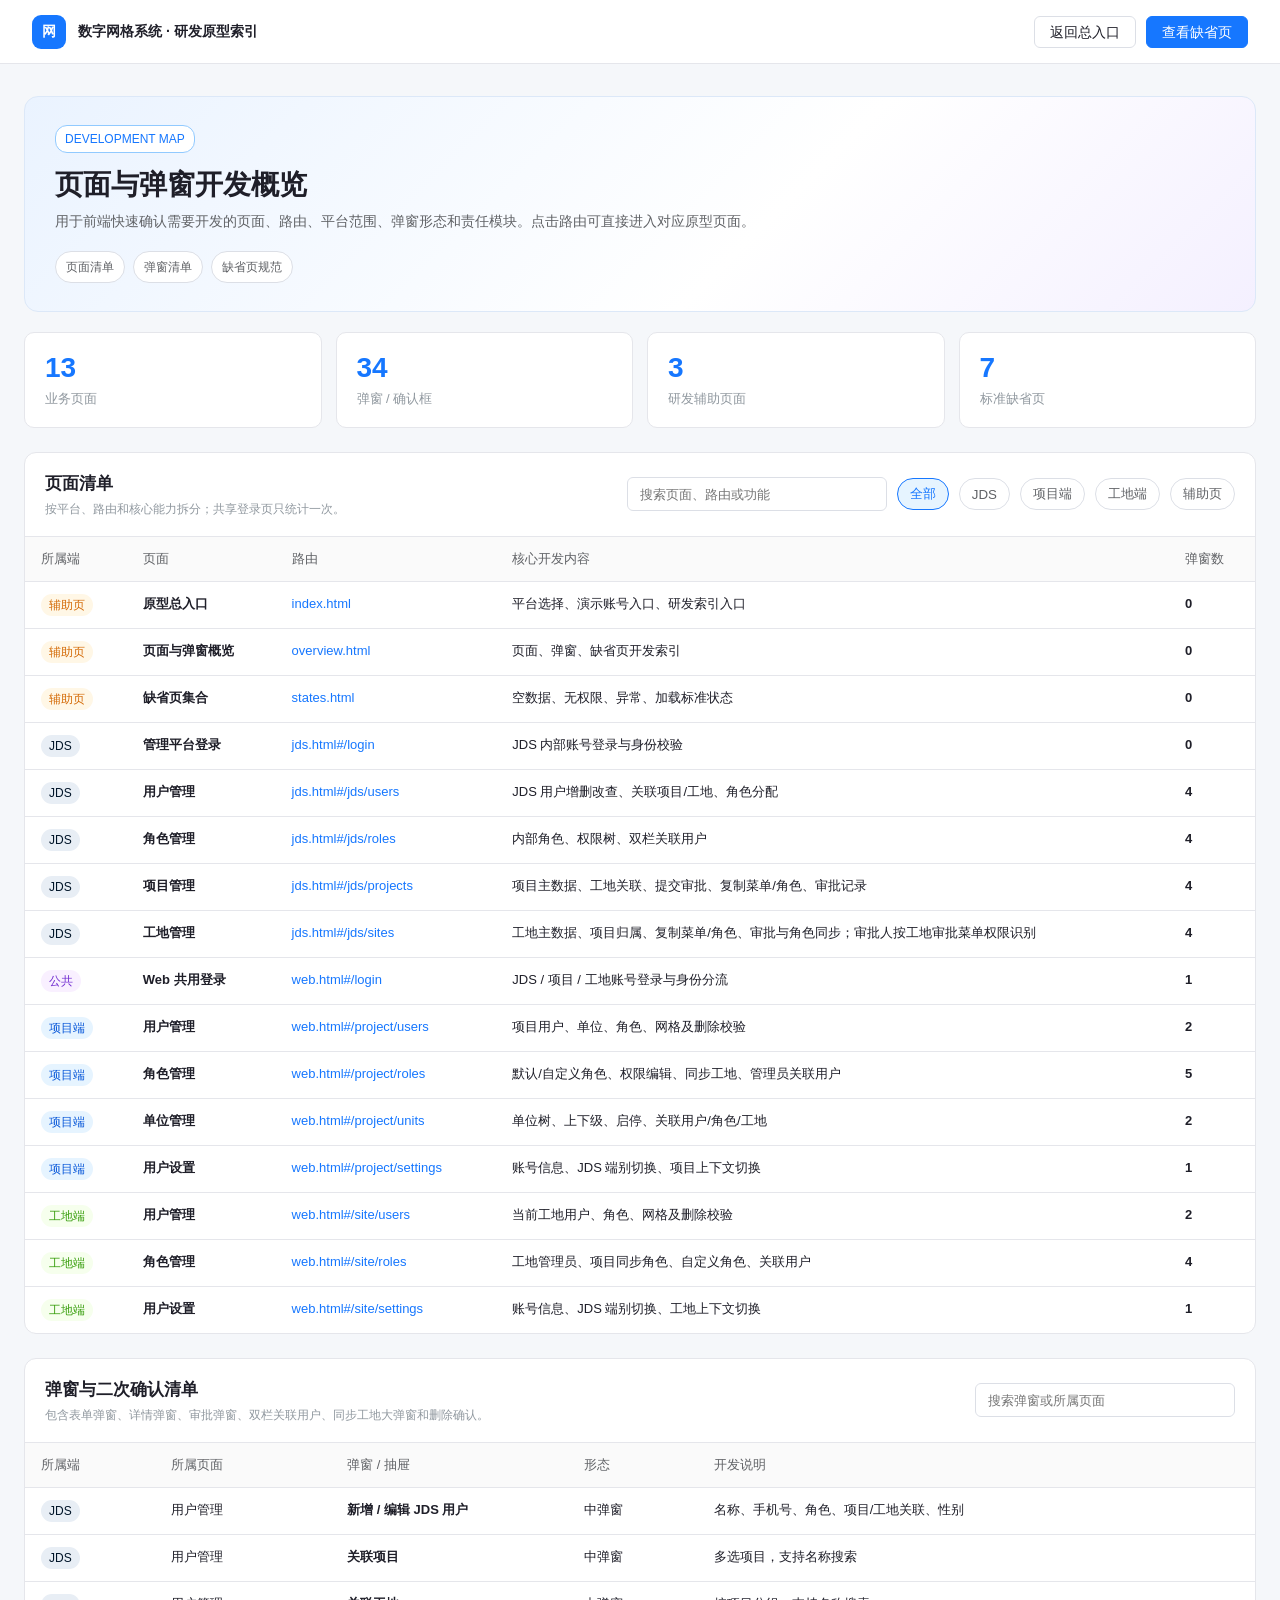
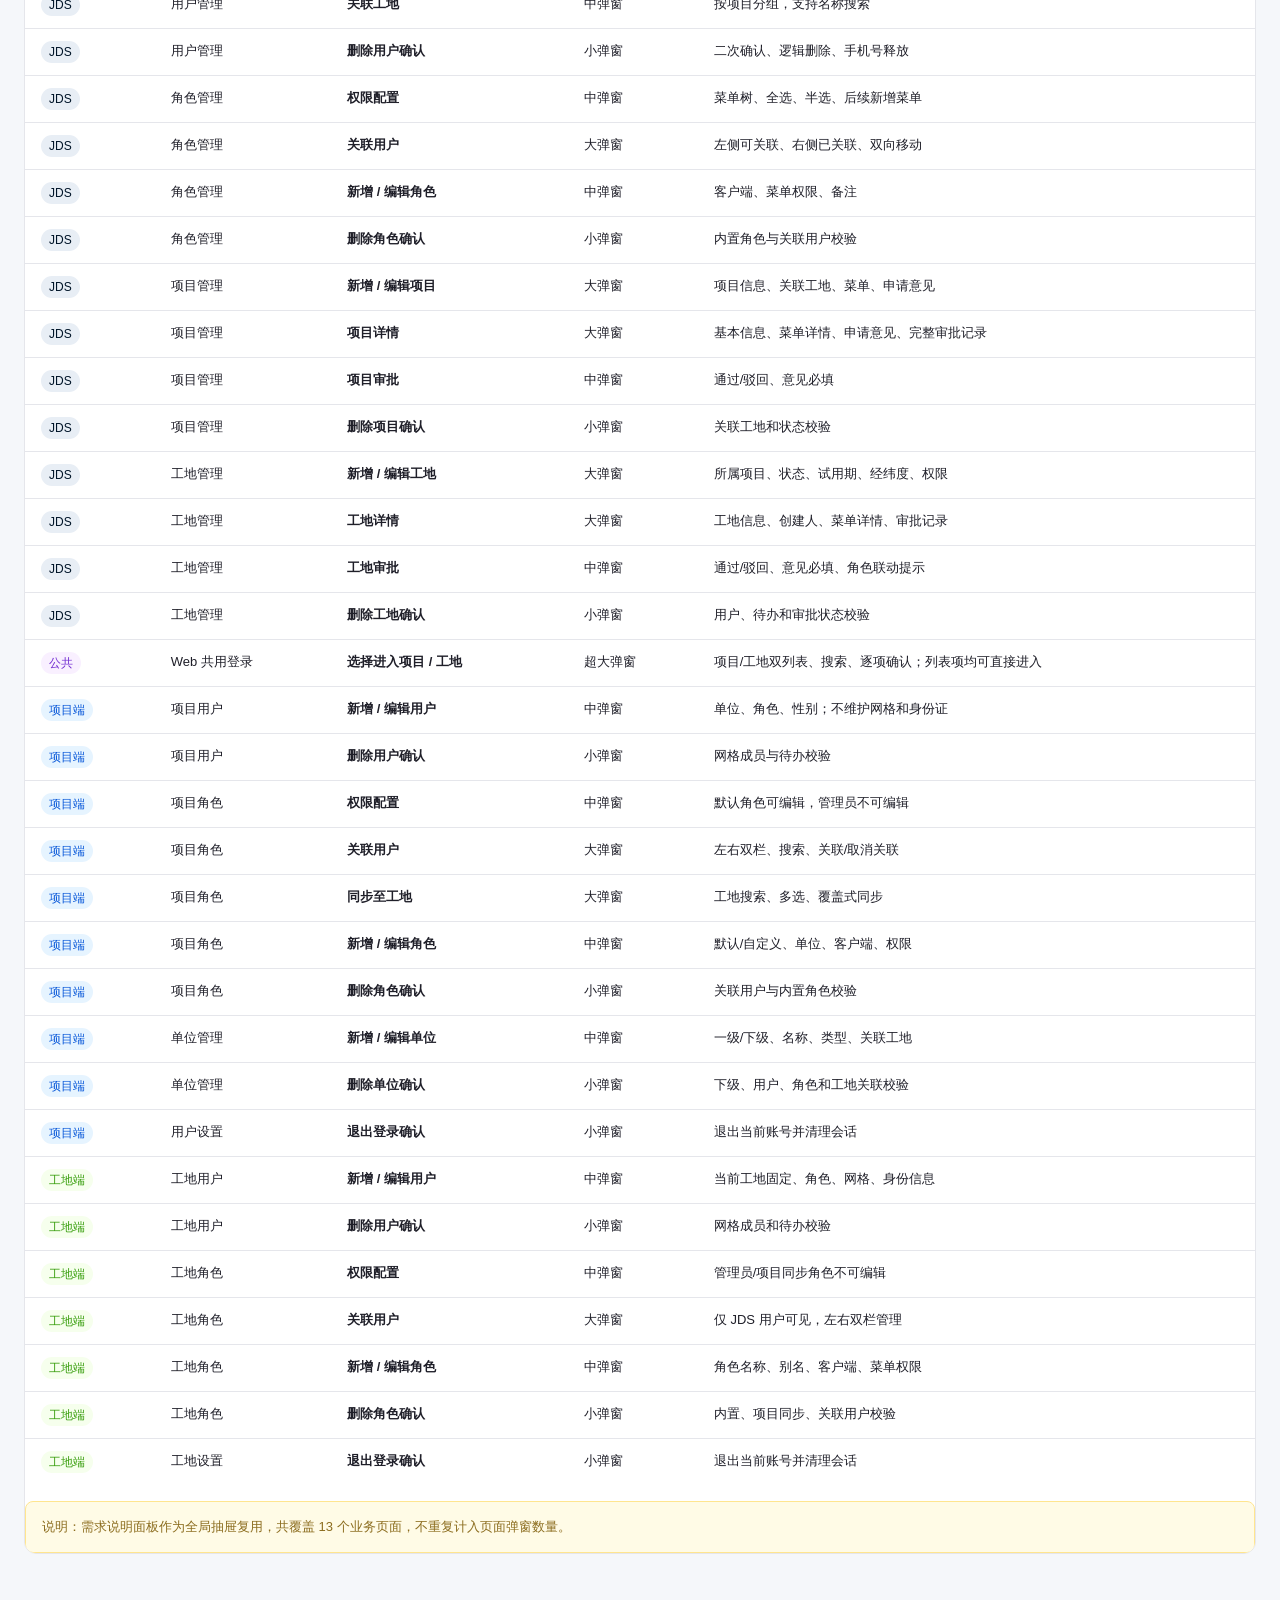
==== commit ad839656: "Add button help, role copy and menu details" ====
--- a/overview.html
+++ b/overview.html
@@ -90,8 +90,8 @@
   { badge:'jds', platform:'JDS', name:'管理平台登录', route:'jds.html#/login', feature:'JDS 内部账号登录与身份校验', modals:0 },
   { badge:'jds', platform:'JDS', name:'用户管理', route:'jds.html#/jds/users', feature:'JDS 用户增删改查、关联项目/工地、角色分配', modals:4 },
   { badge:'jds', platform:'JDS', name:'角色管理', route:'jds.html#/jds/roles', feature:'内部角色、权限树、双栏关联用户', modals:4 },
-  { badge:'jds', platform:'JDS', name:'项目管理', route:'jds.html#/jds/projects', feature:'项目主数据、工地关联、提交审批、审批记录', modals:4 },
-  { badge:'jds', platform:'JDS', name:'工地管理', route:'jds.html#/jds/sites', feature:'工地主数据、项目归属、审批与角色同步；审批人按工地审批菜单权限识别', modals:4 },
+  { badge:'jds', platform:'JDS', name:'项目管理', route:'jds.html#/jds/projects', feature:'项目主数据、工地关联、提交审批、复制菜单/角色、审批记录', modals:4 },
+  { badge:'jds', platform:'JDS', name:'工地管理', route:'jds.html#/jds/sites', feature:'工地主数据、项目归属、复制菜单/角色、审批与角色同步；审批人按工地审批菜单权限识别', modals:4 },
   { badge:'common', platform:'公共', name:'Web 共用登录', route:'web.html#/login', feature:'JDS / 项目 / 工地账号登录与身份分流', modals:1 },
   { badge:'project', platform:'项目端', name:'用户管理', route:'web.html#/project/users', feature:'项目用户、单位、角色、网格及删除校验', modals:2 },
   { badge:'project', platform:'项目端', name:'角色管理', route:'web.html#/project/roles', feature:'默认/自定义角色、权限编辑、同步工地、管理员关联用户', modals:5 },
@@ -112,11 +112,11 @@
   ['jds','角色管理','新增 / 编辑角色','中弹窗','客户端、菜单权限、备注'],
   ['jds','角色管理','删除角色确认','小弹窗','内置角色与关联用户校验'],
   ['jds','项目管理','新增 / 编辑项目','大弹窗','项目信息、关联工地、菜单、申请意见'],
-  ['jds','项目管理','项目详情','大弹窗','基本信息、申请意见、完整审批记录'],
+  ['jds','项目管理','项目详情','大弹窗','基本信息、菜单详情、申请意见、完整审批记录'],
   ['jds','项目管理','项目审批','中弹窗','通过/驳回、意见必填'],
   ['jds','项目管理','删除项目确认','小弹窗','关联工地和状态校验'],
   ['jds','工地管理','新增 / 编辑工地','大弹窗','所属项目、状态、试用期、经纬度、权限'],
-  ['jds','工地管理','工地详情','大弹窗','工地信息、创建人、审批记录'],
+  ['jds','工地管理','工地详情','大弹窗','工地信息、创建人、菜单详情、审批记录'],
   ['jds','工地管理','工地审批','中弹窗','通过/驳回、意见必填、角色联动提示'],
   ['jds','工地管理','删除工地确认','小弹窗','用户、待办和审批状态校验'],
   ['common','Web 共用登录','选择进入项目 / 工地','超大弹窗','项目/工地双列表、搜索、逐项确认；列表项均可直接进入'],
--- a/assets/css/components.css
+++ b/assets/css/components.css
@@ -711,3 +711,12 @@
 .enter-choice-empty { padding: 36px 16px; text-align: center; color: var(--text-3); font-size: 13px; }
 @media (max-width: 760px) { .enter-choice-grid { grid-template-columns: 1fr; } }
 
+/* ---------------- 详情菜单配置 ---------------- */
+.menu-detail-groups { display: grid; gap: 12px; }
+.menu-detail-group { border: 1px solid var(--border-light); border-radius: 8px; overflow: hidden; }
+.menu-detail-client { padding: 9px 12px; background: var(--color-primary-bg); color: var(--color-primary); font-size: 13px; font-weight: 500; }
+.menu-detail-list { display: grid; gap: 0; }
+.menu-detail-item { display: flex; align-items: center; justify-content: space-between; gap: 16px; padding: 9px 12px; border-top: 1px solid var(--border-light); font-size: 13px; }
+.menu-detail-name { color: var(--text-1); }
+.menu-detail-ops { color: var(--text-3); font-size: 12px; text-align: right; }
+
